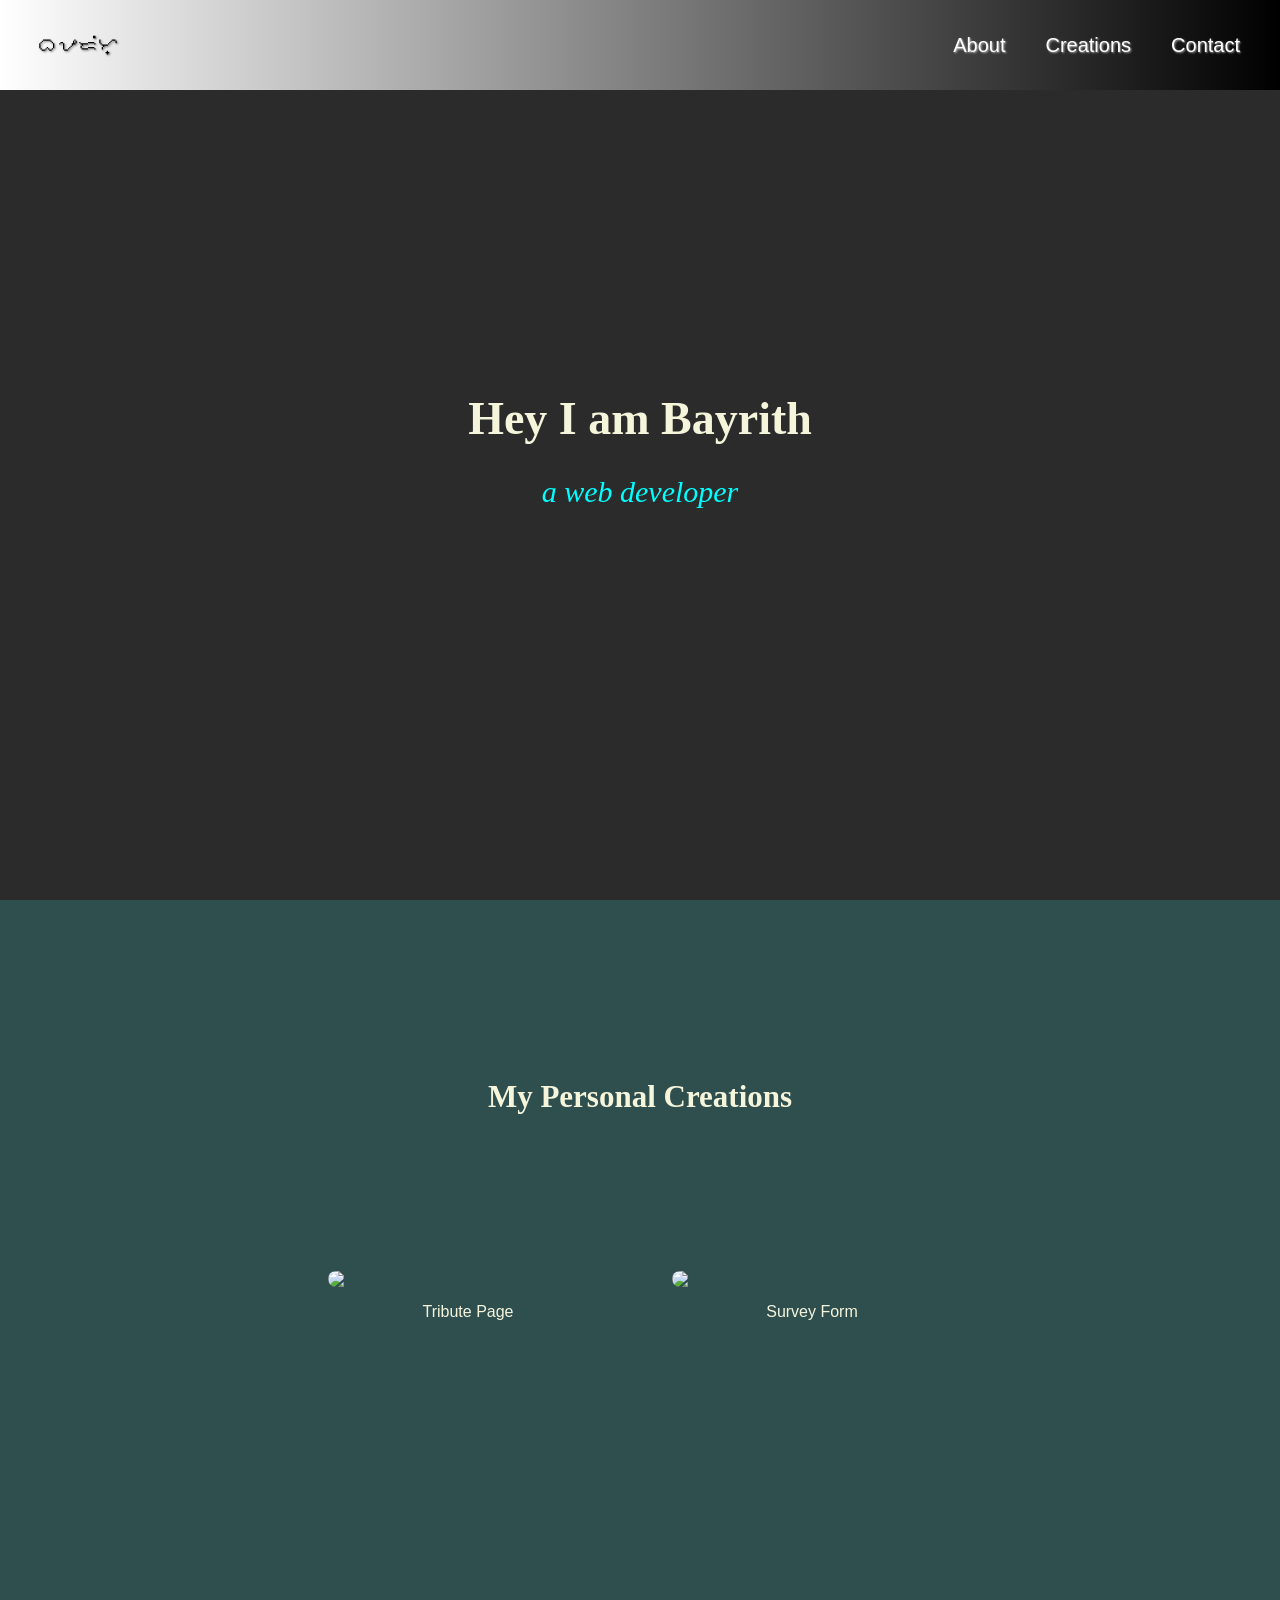
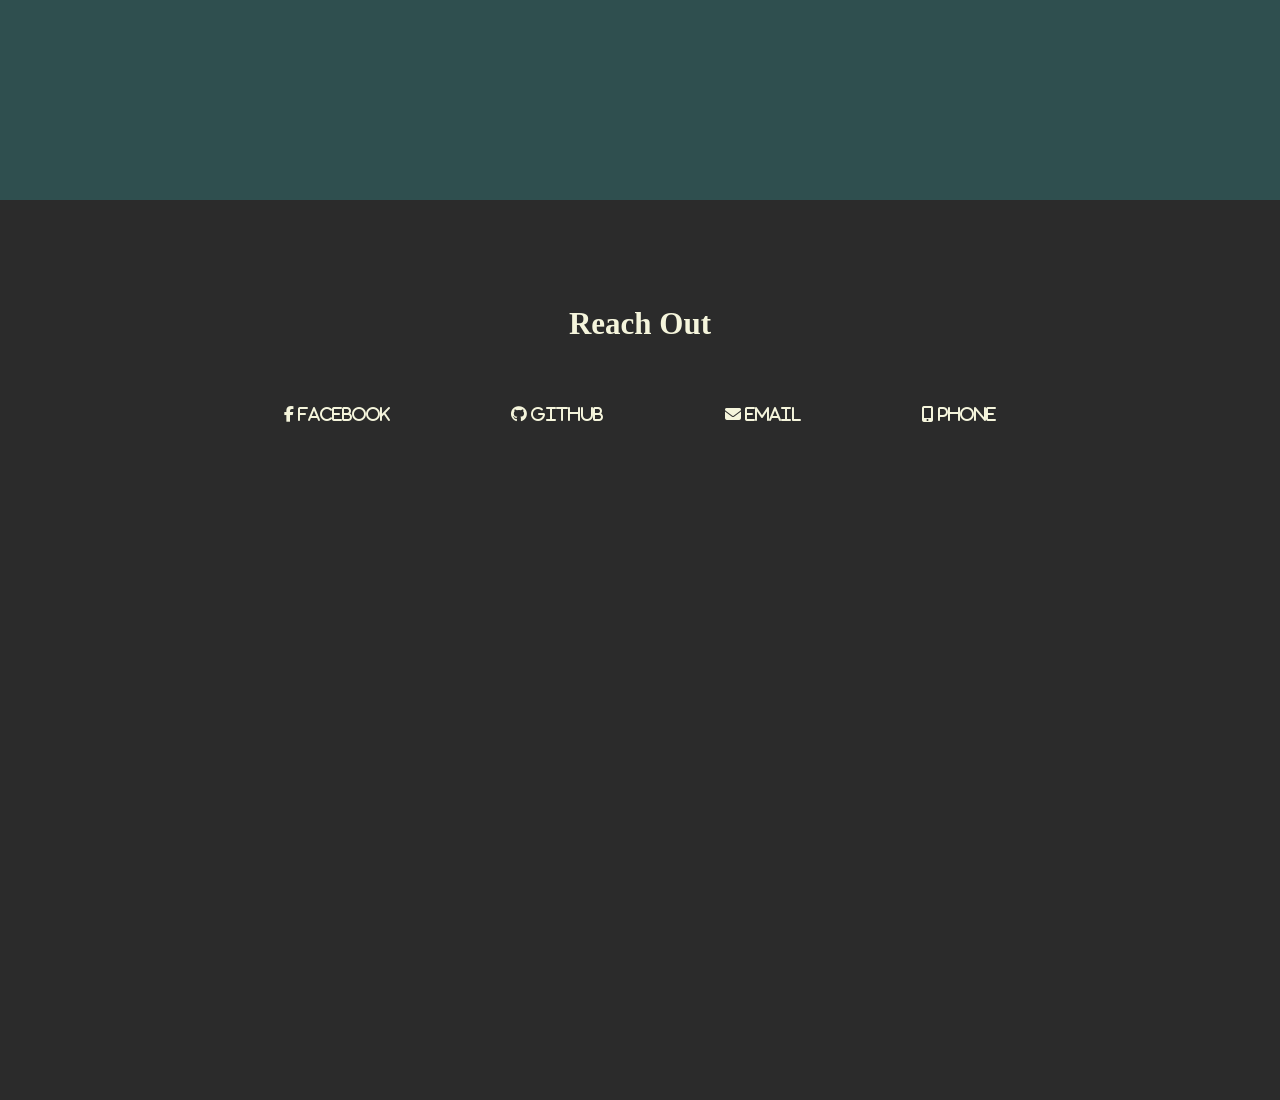
==== index.html @ d8779972 "Add files via upload" ====
<!DOCTYPE html>
<html lang="en">
    <head>
        <meta charset="utf-8">
        <title>Bayrith Studio</title>
        <meta name="viewport" content="width=device-width, initial-scale=1.0">
        <meta name="description" content="A portfolio of Bayrith Studio">
        <meta name="author" content="Bayrith Studio">
        <link rel="stylesheet" href="styles.css">
        <link rel="stylesheet" href="https://cdnjs.cloudflare.com/ajax/libs/font-awesome/6.5.0/css/all.min.css">
        <link rel="icon" href="images/Logo.png" type="image/png" class="logo">
    </head>
    <body>
        <nav class="navbar" id="navbar">
            <div class="trademark">ᜊᜌᜇᜒᜆ᜔</div>
            <div class="nav-links">
                <a href="#welcome-section" id="about-link">About</a>
                <a href="#projects-section" id="creations-link">Creations</a>
                <a href="#contact-section" id="contact-link">Contact</a>
            </div>
        </nav>
        <div id="welcome-section" class="about-info">
            <h1>Hey I am Bayrith</h1>
            <p class="job-title">a web developer</p>
        </div>
        <div id="projects-section" class="projects-section">
            <h2>
                My Personal Creations
            </h2>
            <div id="projects" class="projects-info">
                <a class="project-tile" target="_blank" href=".\creations\tribute page\index.html">
                    <img src=".\images\Tribute.png">
                    <p>Tribute Page</p>
                </a>
                <a class="project-tile" target="_blank" href=".\creations\just a form\index.html">
                    <img src=".\images\Form.png">
                    <p>Survey Form</p>
                </a>
            </div>
        </div>
        <div id="contact-section" class="contact-section">
            <h2>
                Reach Out
            </h2>
            <div id="contact" class="contact-info">
                <a id="profile-link" href="https://www.facebook.com/juancarlo.sabillo.5" target="_blank">
                    <i class="fab fa-facebook-f"> Facebook</i>
                </a>
                <a href="https://github.com/JcsabillO" target="_blank">
                    <i class="fab fa-github"> GitHub</i>
                </a>
                <a href="mailto:jcsabillo18@gmail.com">
                    <i class="fas fa-envelope"> Email</i>
                </a>
                <a href="tel:+639517553924">
                    <i class="fas fa-mobile-alt"> Phone</i>
                </a>
            </div>
        </div>
    </body>
</html>
---- styles.css ----
body {
    height: 100%;
    margin: 0;
    width: 100%;
    background-color: #2b2b2b;
    font-family: Arial, Helvetica, sans-serif;
}

.navbar {
    display: flex;
    justify-content: space-between;
    align-items: center;
    height: 10%;
    background: linear-gradient(90deg, white, black);
    box-sizing: border-box;
    min-width: 100%;
    position: fixed;
    top: 0;
    left: 0;
    z-index: 1000;
}

.trademark {
    font-size: 20px;
    color: black;
    text-shadow: 1px 1px 2px rgba(0, 0, 0, 0.6);
    user-select: none;
    -webkit-user-select: none;
    -moz-user-select: none;
    -ms-user-select: none;
    padding-left: 3%;
}

.nav-links {
    display: flex;
    gap: 40px;
    align-items: center;
    padding-right: 40px;
}

.nav-links a {
    font-size: 20px;
    color: white;
    text-decoration: none;
    transition: color 0.3s;
    text-shadow: 1px 1px 2px rgba(255, 255, 255, 0.6);
}

.nav-links a:hover {
    color: beige;
}

#welcome-section {
    min-width: 100%;
    height: 100%;
    display: flex;
    flex-direction: column;
    justify-content: center;
    align-items: center;
    text-align: center;
    font-family: 'Times New Roman', Times, serif;
}

.job-title {
    font-size: 30px;
    font-style: italic;
    color: aqua;
    margin-top: 0;
    font-weight: -100;
}

h1 {
    font-size: calc(30px + 100%);
    color: beige;
}

#projects {
    width: 100%;
    padding: 12vh 2rem 2rem;
    box-sizing: border-box;
    display: flex;
    flex-wrap: wrap;
    justify-content: center;
    gap: 2rem;
}

.project-tile {
    display: flex;
    flex-direction: column;
    align-items: center;
    width: 280px;
    background-color: transparent;
    padding: 1rem;
    border-radius: 10px;
    text-align: center;
    text-decoration: none;
    color: beige;
    transition: transform 1s;
}

.project-tile img {
    width: 100%;
    height: auto;
    border-radius: 10px;
    display: block;
}

#projects-section {
    min-height: 100%;
    width: 100%;
    background-color: darkslategray;
    padding: 12% 2rem 2rem;
    box-sizing: border-box;
    text-align: center;
}

h2 {
    color: beige;
    font-size: calc(15px + 100%);
    font-family: 'Times New Roman', Times, serif;
    margin-bottom: 2rem;
    scroll-margin-top: 12%;
    text-align: center;
}

#projects {
    display: flex;
    flex-wrap: wrap;
    justify-content: center;
    gap: 2rem;
}

#contact a {
    text-decoration: none;
    color: beige;
    display: flex;
    flex-wrap: wrap;
    margin: 2rem 0 auto 0;
}

#contact-section {
    width: 100%;
    min-height: 100%;
    padding: 5rem 2rem 7rem 2rem;
    box-sizing: border-box;
    text-align: center;
}

#contact {
    display: flex;
    flex-direction: row;
    justify-content: center;
    gap: 10%;
    flex-wrap: wrap;
    margin-top: 2rem;
    align-items: center;
    text-align: center;
}

#contact a:hover {
    color: white;
}

html {
    scroll-behavior: smooth;
    width: 100vw;
    height: 100vh;
}

.logo {
    border-radius: 10%;
}
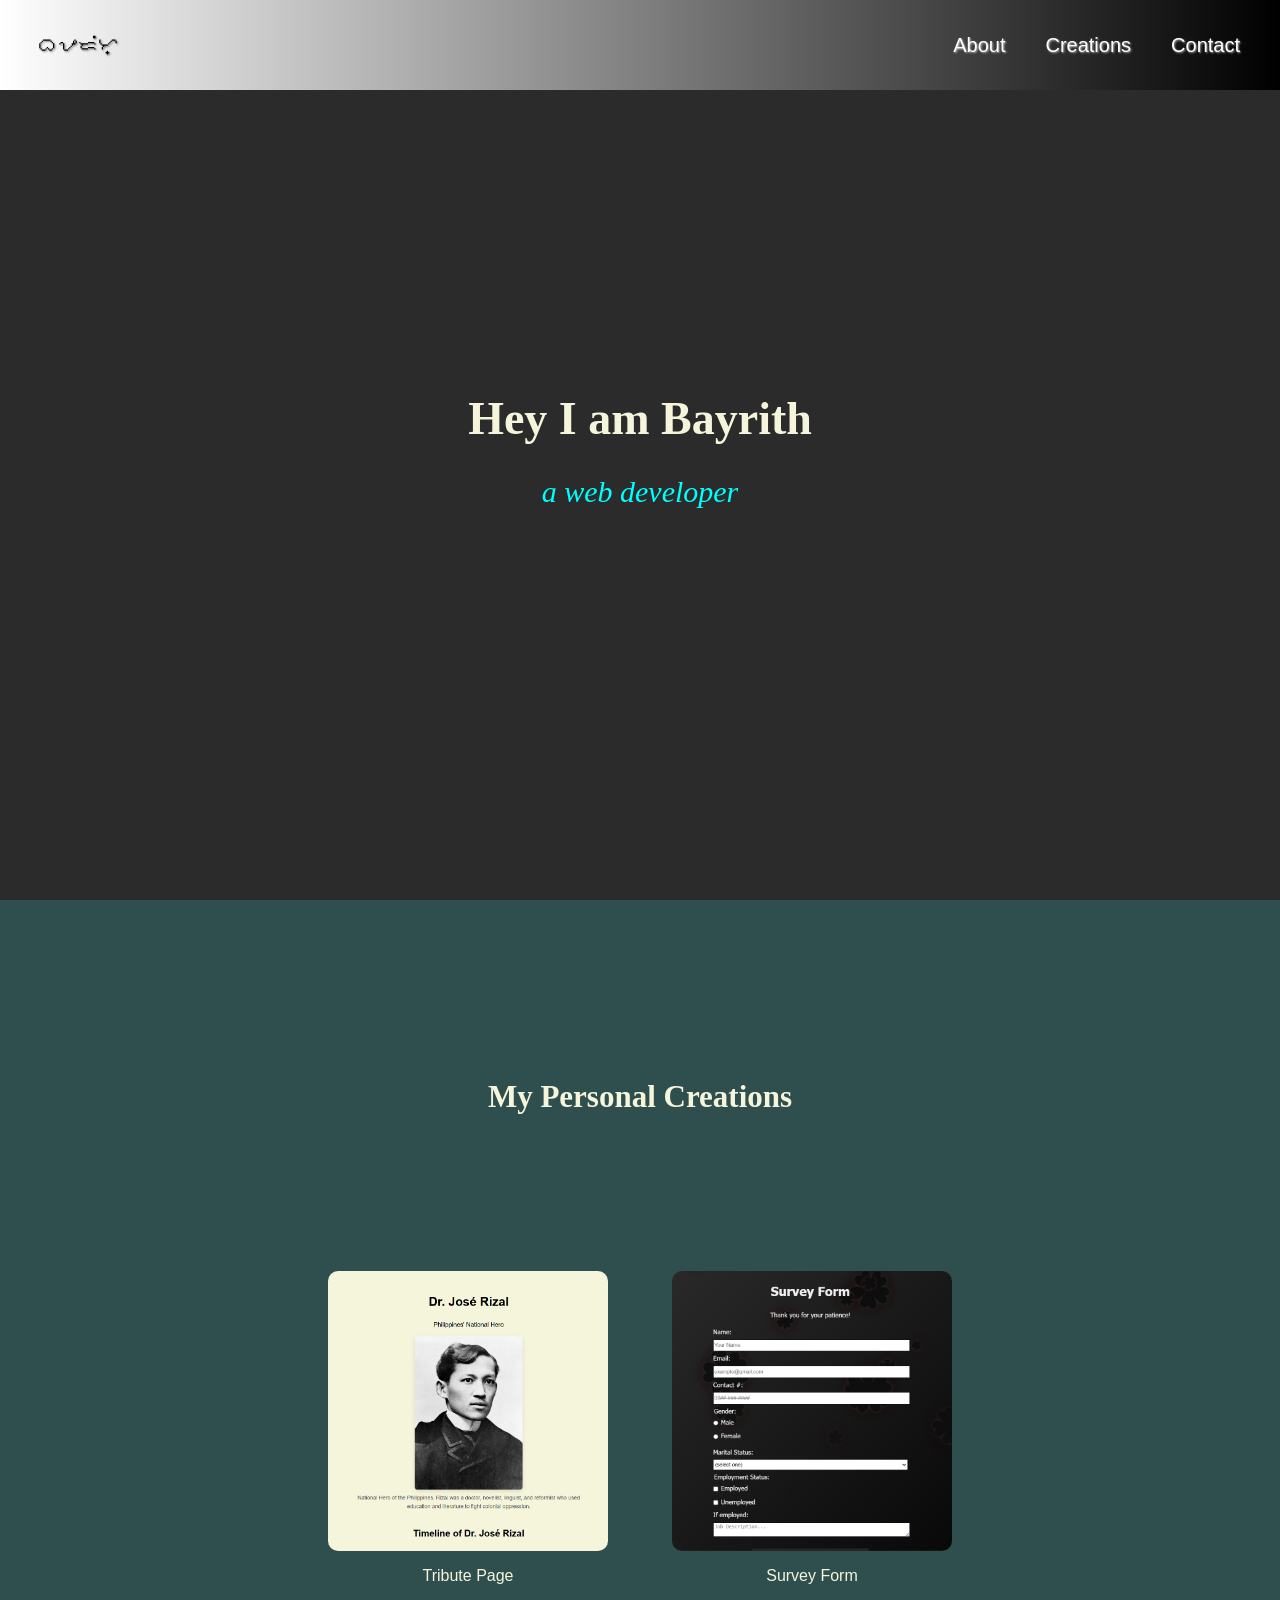
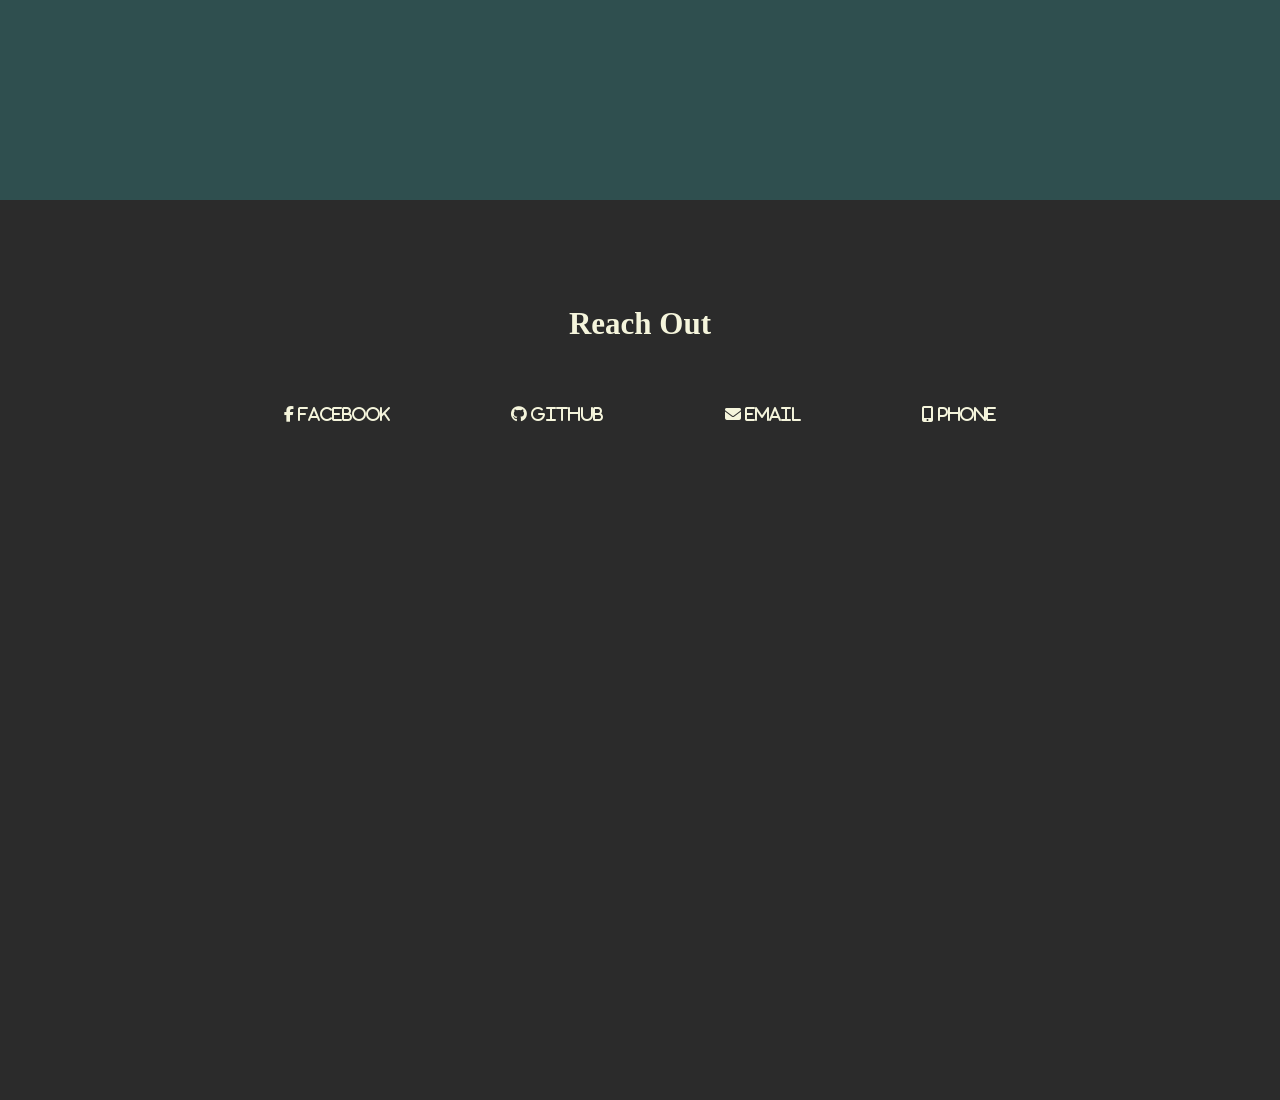
==== commit a6c6dfe3: "Fix project links and image paths in index.html Updated project links and image paths in the HTML fi" ====
--- a/index.html
+++ b/index.html
@@ -8,7 +8,7 @@
         <meta name="author" content="Bayrith Studio">
         <link rel="stylesheet" href="styles.css">
         <link rel="stylesheet" href="https://cdnjs.cloudflare.com/ajax/libs/font-awesome/6.5.0/css/all.min.css">
-        <link rel="icon" href="images/Logo.png" type="image/png" class="logo">
+        <link rel="icon" href="Images/Logo.png" type="image/png" class="logo">
     </head>
     <body>
         <nav class="navbar" id="navbar">
@@ -28,12 +28,12 @@
                 My Personal Creations
             </h2>
             <div id="projects" class="projects-info">
-                <a class="project-tile" target="_blank" href=".\creations\tribute page\index.html">
-                    <img src=".\images\Tribute.png">
+                <a class="project-tile" target="_blank" href="Creations/Tribute-Page">
+                    <img src="Images/Tribute.png">
                     <p>Tribute Page</p>
                 </a>
-                <a class="project-tile" target="_blank" href=".\creations\just a form\index.html">
-                    <img src=".\images\Form.png">
+                <a class="project-tile" target="_blank" href="Creations/Just-A-Form">
+                    <img src="Images\Form.png">
                     <p>Survey Form</p>
                 </a>
             </div>
@@ -58,4 +58,4 @@
             </div>
         </div>
     </body>
-</html>+</html>
